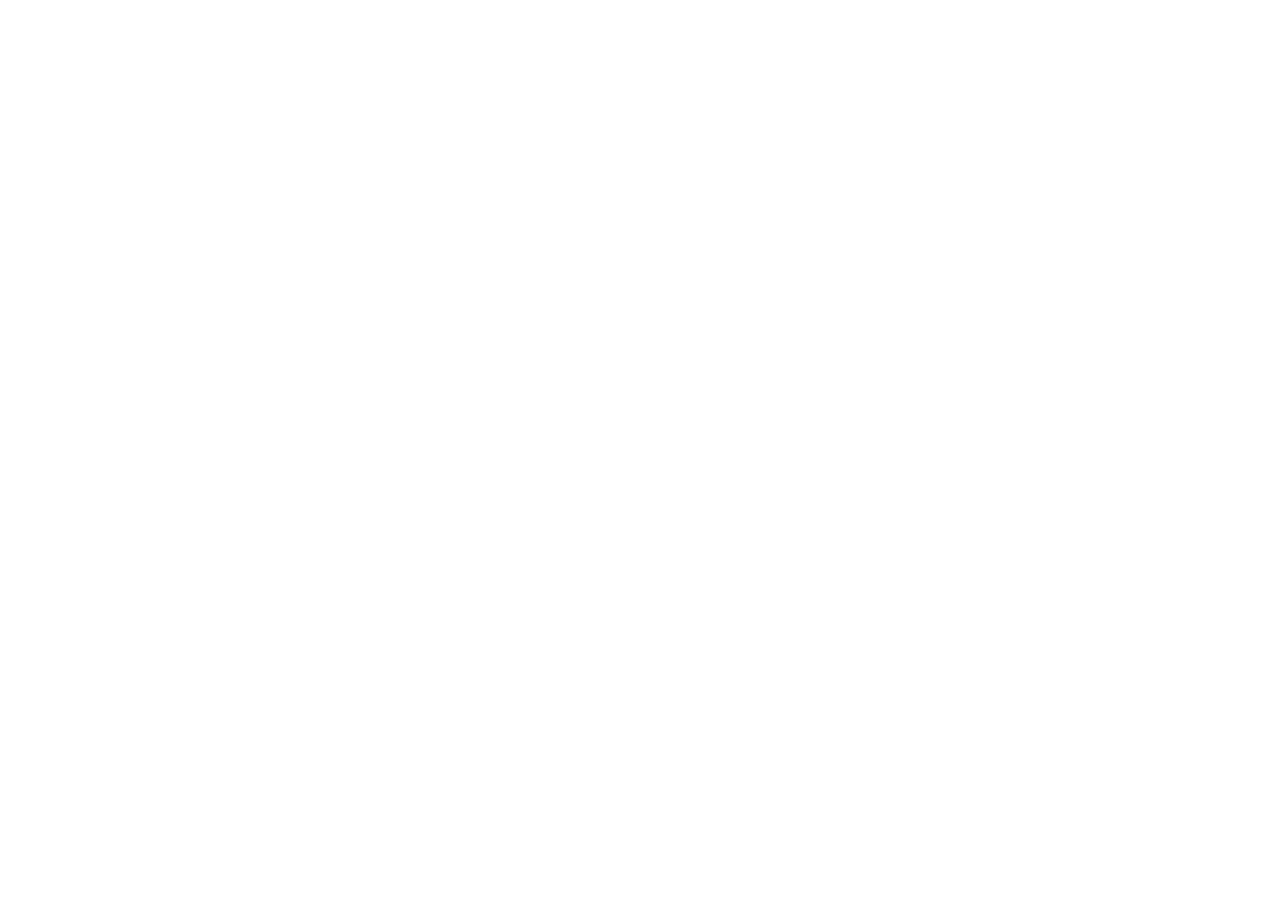
==== index.html @ dea68f6e "Create index.html" ====
<!DOCTYPE html>
<html lang="rus">
<head>
    <meta charset="UTF-8">
    <meta name="viewport" content="width=device-width, initial-scale=1.0">
    <title>Second Shape</title>
    <link rel="stylesheet" href="stylesheets/style.css" />
     <script defer src="javascripts/scripts.js"></script>
</head>
<body>
    
</body>
</html>
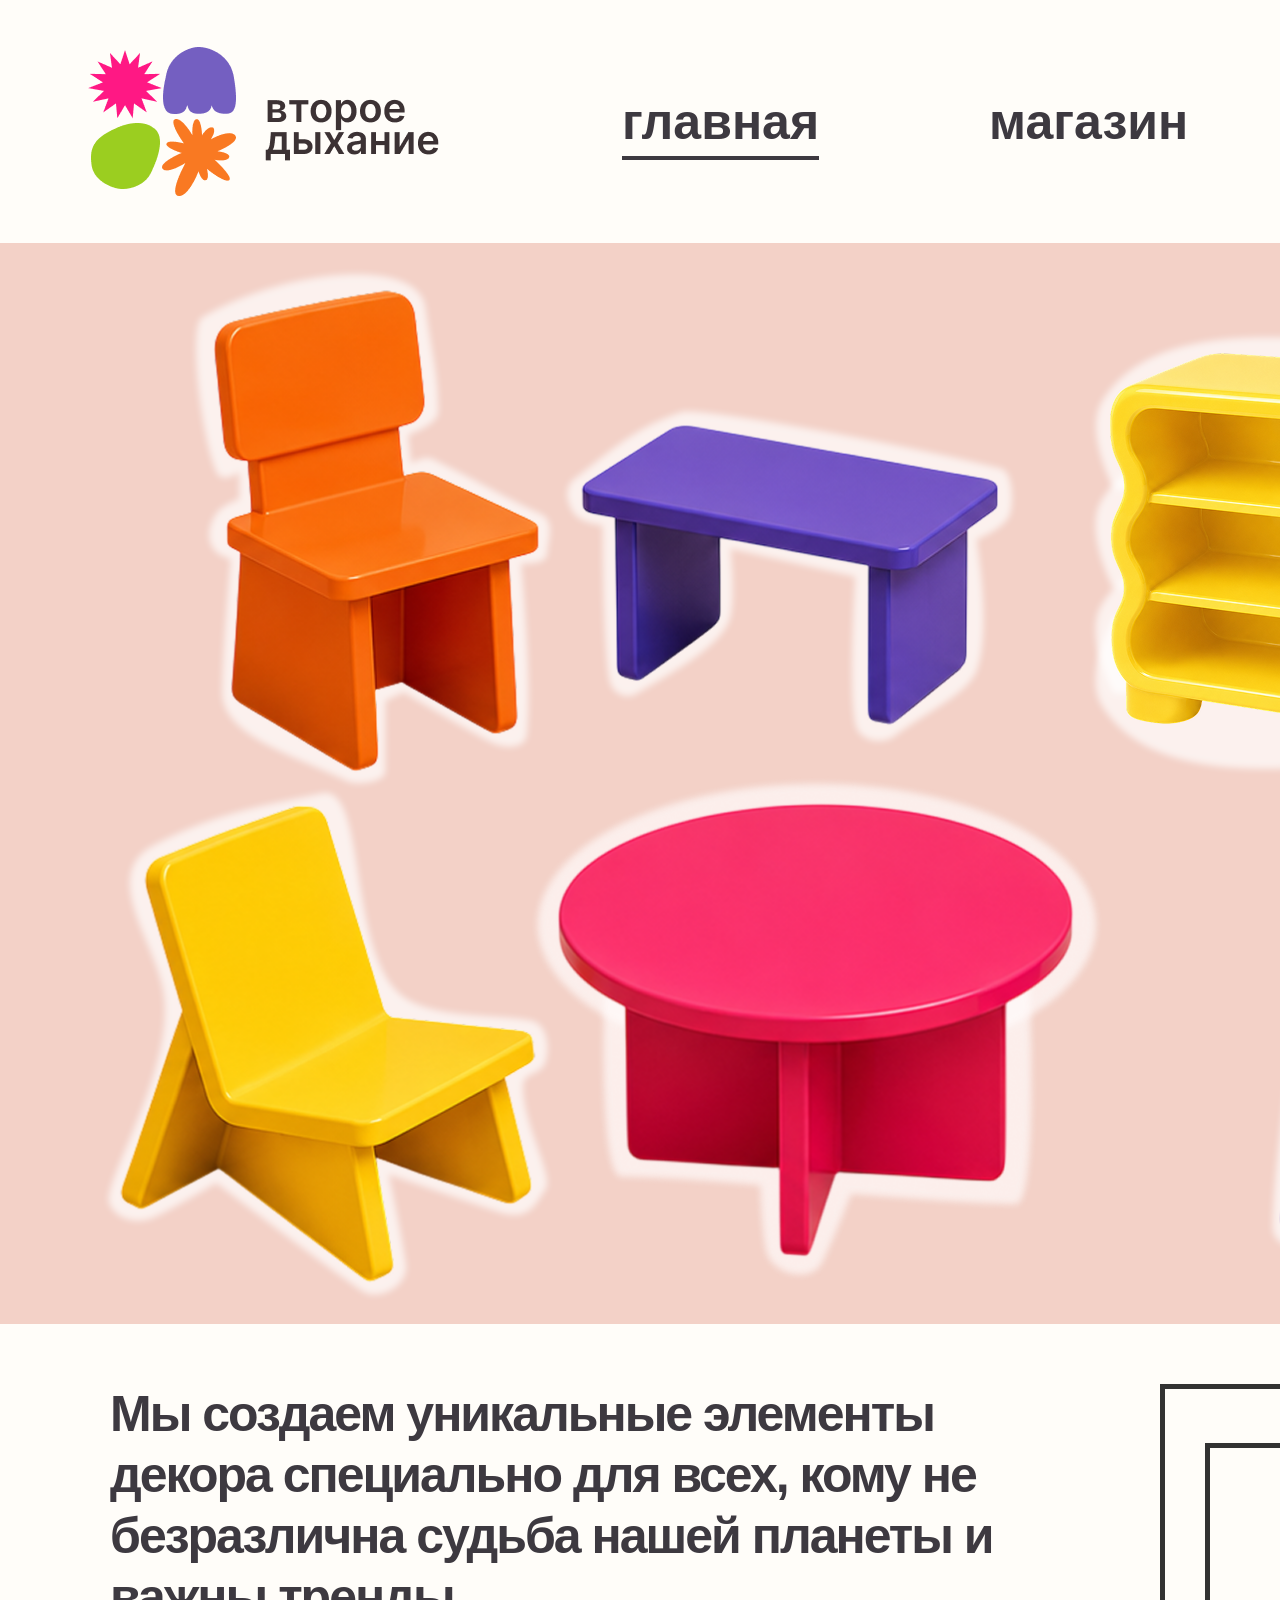
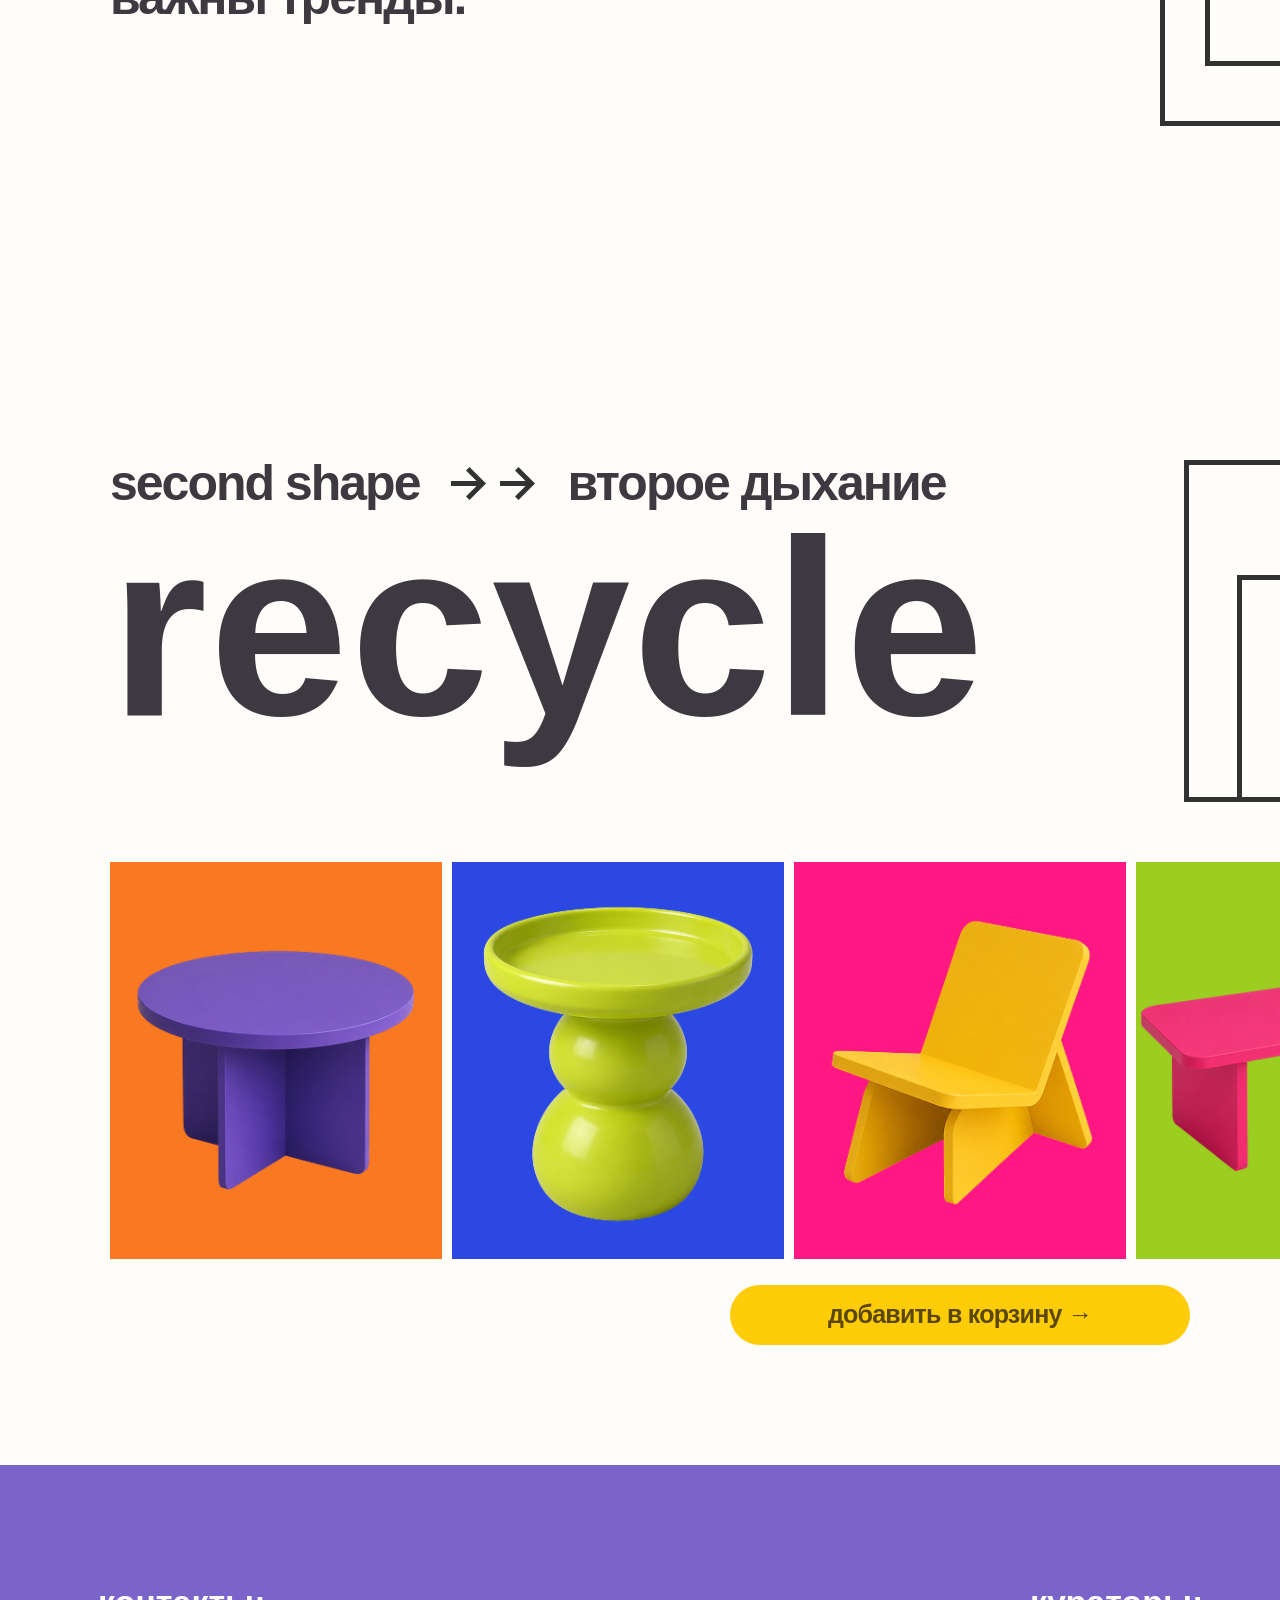
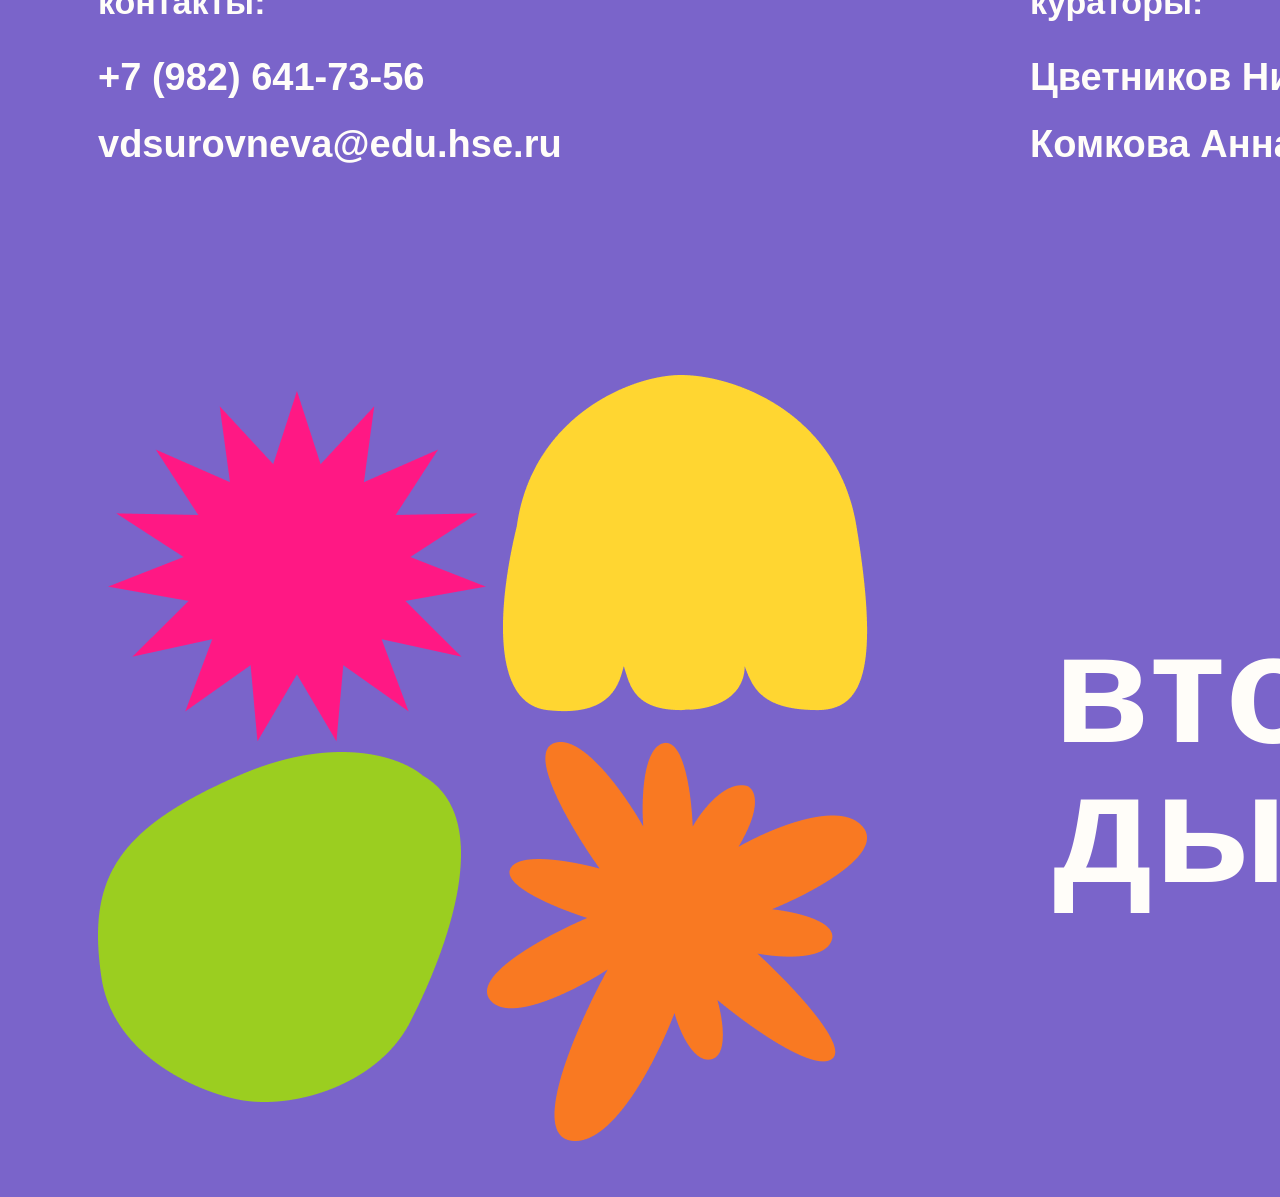
==== commit dfba2f03: "first commit" ====
--- a/index.html
+++ b/index.html
@@ -1,13 +1,250 @@
 <!DOCTYPE html>
-<html lang="rus">
+<html lang="ru">
 <head>
     <meta charset="UTF-8">
     <meta name="viewport" content="width=device-width, initial-scale=1.0">
-    <title>Second Shape</title>
-    <link rel="stylesheet" href="stylesheets/style.css" />
-     <script defer src="javascripts/scripts.js"></script>
+    <title>Второе дыхание</title>
+    <link rel="stylesheet" href="stylesheets/style.css?v=28" />
+    <script defer src="javascripts /scripts.js?v=4"></script>
 </head>
-<body>
-    
+<body class="page-home">
+    <div class="page">
+        <header class="header">
+            <button class="header__menu-button" type="button" aria-label="Открыть меню">
+                <span></span>
+                <span></span>
+                <span></span>
+            </button>
+
+            <a class="header__logo" href="index.html" aria-label="Второе дыхание, на главную">
+                <img class="header__logo-image" src="images/logo-header.png" alt="Логотип Второе дыхание" />
+            </a>
+
+            <nav class="header__nav" aria-label="Главное меню">
+                <a class="header__link header__link--active" href="index.html" aria-current="page">главная</a>
+                <a class="header__link" href="shop.html">магазин</a>
+                <a class="header__link" href="game.html">игра</a>
+                <a class="header__link" href="cart.html">корзина</a>
+            </nav>
+        </header>
+
+        <main>
+            <section class="hero" aria-label="Коллекция мебели">
+                <img class="hero__background" src="images/hero-background.png" alt="" aria-hidden="true" />
+
+                <div class="hero__mobile-scene" aria-hidden="true">
+                    <button class="hero__mobile-item hero__mobile-item--orange-chair" type="button" aria-label="Оранжевый стул">
+                        <img src="images/home-mobile-orange-chair.png" alt="" />
+                        <img class="hero__mobile-detail" src="images/home-mobile-detail-orange-chair.png" alt="" />
+                    </button>
+
+                    <button class="hero__mobile-item hero__mobile-item--purple-table" type="button" aria-label="Фиолетовый стол">
+                        <img src="images/home-mobile-purple-table.png" alt="" />
+                        <img class="hero__mobile-detail" src="images/home-mobile-detail-purple-table.png" alt="" />
+                    </button>
+
+                    <button class="hero__mobile-item hero__mobile-item--yellow-shelf" type="button" aria-label="Желтая тумба">
+                        <img src="images/home-mobile-yellow-shelf.png" alt="" />
+                        <img class="hero__mobile-detail" src="images/home-mobile-detail-yellow-shelf.png" alt="" />
+                    </button>
+
+                    <button class="hero__mobile-item hero__mobile-item--green-table" type="button" aria-label="Зеленый столик">
+                        <img src="images/home-mobile-green-table.png" alt="" />
+                        <img class="hero__mobile-detail" src="images/home-mobile-detail-green-table.png" alt="" />
+                    </button>
+
+                    <button class="hero__mobile-item hero__mobile-item--yellow-chair" type="button" aria-label="Желтый стул">
+                        <img src="images/home-mobile-yellow-chair.png" alt="" />
+                        <img class="hero__mobile-detail" src="images/home-mobile-detail-yellow-chair.png" alt="" />
+                    </button>
+
+                    <button class="hero__mobile-item hero__mobile-item--pink-table" type="button" aria-label="Розовый стол">
+                        <img src="images/home-mobile-pink-table.png" alt="" />
+                        <img class="hero__mobile-detail" src="images/home-mobile-detail-pink-table.png" alt="" />
+                    </button>
+
+                    <button class="hero__mobile-item hero__mobile-item--purple-chair" type="button" aria-label="Фиолетовый стул">
+                        <img src="images/home-mobile-purple-chair.png" alt="" />
+                        <img class="hero__mobile-detail" src="images/home-mobile-detail-purple-chair.png" alt="" />
+                    </button>
+                </div>
+
+                <div class="hero-hotspot hero-hotspot--orange-chair" data-hotspot>
+                    <div class="hero-hotspot__sensor" aria-hidden="true"></div>
+                    <div class="hero-hotspot__shadow" aria-hidden="true"></div>
+                    <div class="hero-hotspot__visual" aria-hidden="true">
+                        <img class="hero-hotspot__base" src="images/highlight-orange-base.png" alt="" />
+                        <img class="hero-hotspot__hover-visual" src="images/highlight-orange-hover.png" alt="" />
+                    </div>
+                    <div class="hero-hotspot__detail" aria-hidden="true" style="left: 280px; top: 140px; width: 592px;">
+                        <img src="images/orange-chair-detail-v2.png" alt="стул second, цвет: оранжевый, цена: 9 999 ₽" />
+                    </div>
+                </div>
+
+                <div class="hero-hotspot hero-hotspot--purple-table" data-hotspot>
+                    <div class="hero-hotspot__sensor" aria-hidden="true"></div>
+                    <div class="hero-hotspot__shadow" aria-hidden="true"></div>
+                    <div class="hero-hotspot__visual" aria-hidden="true">
+                        <img class="hero-hotspot__base" src="images/highlight-purple-table-base.png" alt="" />
+                        <img class="hero-hotspot__hover-visual" src="images/highlight-purple-table-hover.png" alt="" />
+                    </div>
+                    <div class="hero-hotspot__detail" aria-hidden="true" style="left: 212px; top: 48px; width: 592px;">
+                        <img src="images/purple-table-detail-v2.png" alt="стол second, цвет: фиолетовый, цена: 9 999 ₽" />
+                    </div>
+                </div>
+
+                <div class="hero-hotspot hero-hotspot--yellow-shelf" data-hotspot>
+                    <div class="hero-hotspot__sensor" aria-hidden="true"></div>
+                    <div class="hero-hotspot__shadow" aria-hidden="true"></div>
+                    <div class="hero-hotspot__visual" aria-hidden="true">
+                        <img class="hero-hotspot__base" src="images/highlight-shelf-base.png" alt="" />
+                        <img class="hero-hotspot__hover-visual" src="images/highlight-shelf-hover.png" alt="" />
+                    </div>
+                    <div class="hero-hotspot__detail" aria-hidden="true" style="left: 184px; top: 0px; width: 592px;">
+                        <img src="images/yellow-shelf-detail-v2.png" alt="стол second, цвет: фиолетовый, цена: 9 999 ₽" />
+                    </div>
+                </div>
+
+                <div class="hero-hotspot hero-hotspot--green-table" data-hotspot>
+                    <div class="hero-hotspot__sensor" aria-hidden="true"></div>
+                    <div class="hero-hotspot__shadow" aria-hidden="true"></div>
+                    <div class="hero-hotspot__visual" aria-hidden="true">
+                        <img class="hero-hotspot__base" src="images/highlight-green-base.png" alt="" />
+                        <img class="hero-hotspot__hover-visual" src="images/highlight-green-hover.png" alt="" />
+                    </div>
+                    <div class="hero-hotspot__detail" aria-hidden="true" style="left: -354px; top: 20px; width: 592px;">
+                        <img src="images/green-table-detail-v2.png" alt="стол second, цвет: розовый, цена: 9 999 ₽" />
+                    </div>
+                </div>
+
+                <div class="hero-hotspot hero-hotspot--yellow-chair" data-hotspot>
+                    <div class="hero-hotspot__sensor" aria-hidden="true"></div>
+                    <div class="hero-hotspot__shadow" aria-hidden="true"></div>
+                    <div class="hero-hotspot__visual" aria-hidden="true">
+                        <img class="hero-hotspot__base" src="images/highlight-yellow-base.png" alt="" />
+                        <img class="hero-hotspot__hover-visual" src="images/highlight-yellow-hover.png" alt="" />
+                    </div>
+                    <div class="hero-hotspot__detail" aria-hidden="true" style="left: 244px; top: 118px; width: 592px;">
+                        <img src="images/yellow-chair-detail-current.png" alt="стул second, цвет: жёлтый, цена: 9 999 ₽" />
+                    </div>
+                </div>
+
+                <div class="hero-hotspot hero-hotspot--pink-table" data-hotspot>
+                    <div class="hero-hotspot__sensor" aria-hidden="true"></div>
+                    <div class="hero-hotspot__shadow" aria-hidden="true"></div>
+                    <div class="hero-hotspot__visual" aria-hidden="true">
+                        <img class="hero-hotspot__base" src="images/highlight-pink-base.png" alt="" />
+                        <img class="hero-hotspot__hover-visual" src="images/highlight-pink-hover.png" alt="" />
+                    </div>
+                    <div class="hero-hotspot__detail" aria-hidden="true" style="left: 292px; top: 94px; width: 592px;">
+                        <img src="images/pink-table-detail-v2.png" alt="стол second, цвет: розовый, цена: 9 999 ₽" />
+                    </div>
+                </div>
+
+                <div class="hero-hotspot hero-hotspot--purple-chair" data-hotspot>
+                    <div class="hero-hotspot__sensor" aria-hidden="true"></div>
+                    <div class="hero-hotspot__shadow" aria-hidden="true"></div>
+                    <div class="hero-hotspot__visual" aria-hidden="true">
+                        <img class="hero-hotspot__base" src="images/highlight-purple-chair-base.png" alt="" />
+                        <img class="hero-hotspot__hover-visual" src="images/highlight-purple-chair-hover.png" alt="" />
+                    </div>
+                    <div class="hero-hotspot__detail" aria-hidden="true" style="left: -330px; top: 72px; width: 592px;">
+                        <img src="images/purple-chair-detail-v2.png" alt="стол second, цвет: розовый, цена: 9 999 ₽" />
+                    </div>
+                </div>
+            </section>
+
+            <section class="story">
+                <div class="story__layout">
+                    <div class="story__content">
+                        <p class="story__lead">
+                            Мы создаем уникальные элементы декора специально для всех,
+                            кому не безразлична судьба нашей планеты и важны тренды.
+                        </p>
+
+                        <img class="story__vector-mobile" src="images/home-mobile-building.png" alt="" aria-hidden="true" />
+
+                        <div class="story__text-block">
+                            <img class="story__label-mobile" src="images/home-mobile-label.png" alt="second shape, второе дыхание" />
+                            <div class="story__label">
+                                <span class="story__label-latin">second shape</span>
+                                <span class="story__label-arrows" aria-hidden="true">
+                                    <img src="images/story-arrow.png" alt="" />
+                                    <img src="images/story-arrow.png" alt="" />
+                                </span>
+                                <span class="story__label-cyrillic">второе дыхание</span>
+                            </div>
+                            <h1 class="story__title">recycle</h1>
+                        </div>
+                    </div>
+
+                    <img class="story__vector" src="images/story-building.png" alt="" aria-hidden="true" />
+                </div>
+
+                <div class="product-strip" aria-label="Подборка товаров">
+                    <article class="product-card product-card--orange">
+                        <picture>
+                            <source media="(max-width: 767px)" srcset="images/home-mobile-card-1.png" />
+                            <img src="images/card-table-purple.png" alt="Стол на оранжевом фоне" />
+                        </picture>
+                    </article>
+                    <article class="product-card product-card--blue">
+                        <picture>
+                            <source media="(max-width: 767px)" srcset="images/home-mobile-card-2.png" />
+                            <img src="images/card-table-green.png" alt="Столик на синем фоне" />
+                        </picture>
+                    </article>
+                    <article class="product-card product-card--pink">
+                        <picture>
+                            <source media="(max-width: 767px)" srcset="images/home-mobile-card-3.png" />
+                            <img src="images/card-chair-yellow.png" alt="Стул на розовом фоне" />
+                        </picture>
+                    </article>
+                    <article class="product-card product-card--green">
+                        <picture>
+                            <source media="(max-width: 767px)" srcset="images/home-mobile-card-4.png" />
+                            <img src="images/card-table-pink.png" alt="Стол на зелёном фоне" />
+                        </picture>
+                    </article>
+                    <article class="product-card product-card--violet">
+                        <picture>
+                            <source media="(max-width: 767px)" srcset="images/home-mobile-card-5.png" />
+                            <img src="images/card-chair-orange.png" alt="Стул на фиолетовом фоне" />
+                        </picture>
+                    </article>
+                </div>
+
+                <a class="cta-button" href="shop.html">добавить в корзину →</a>
+            </section>
+        </main>
+
+        <footer class="footer">
+            <div class="footer__meta">
+                <div class="footer__column">
+                    <h2>контакты:</h2>
+                    <a href="tel:+79826417356">+7 (982) 641-73-56</a>
+                    <a href="mailto:vdsurovneva@edu.hse.ru">vdsurovneva@edu.hse.ru</a>
+                </div>
+
+                <div class="footer__column">
+                    <h2>кураторы:</h2>
+                    <span>Цветников Николай</span>
+                    <span>Комкова Анна</span>
+                </div>
+            </div>
+
+            <div class="footer__branding">
+                <img class="footer__art" src="images/footer-artwork.png" alt="" aria-hidden="true" />
+                <div class="footer__title-block">
+                    <div class="footer__title">
+                        <span>второе</span>
+                        <span>дыхание</span>
+                    </div>
+                </div>
+            </div>
+
+            <img class="footer__mobile-image" src="images/footer-mobile-shared.png" alt="" aria-hidden="true" />
+        </footer>
+    </div>
 </body>
-</html>+</html>
--- a/stylesheets/style.css
+++ b/stylesheets/style.css
@@ -0,0 +1,5 @@
+@import "reset.css";
+@import "font.css";
+@import "layout.css";
+@import "adaptive.css";
+@import "animation.css";
